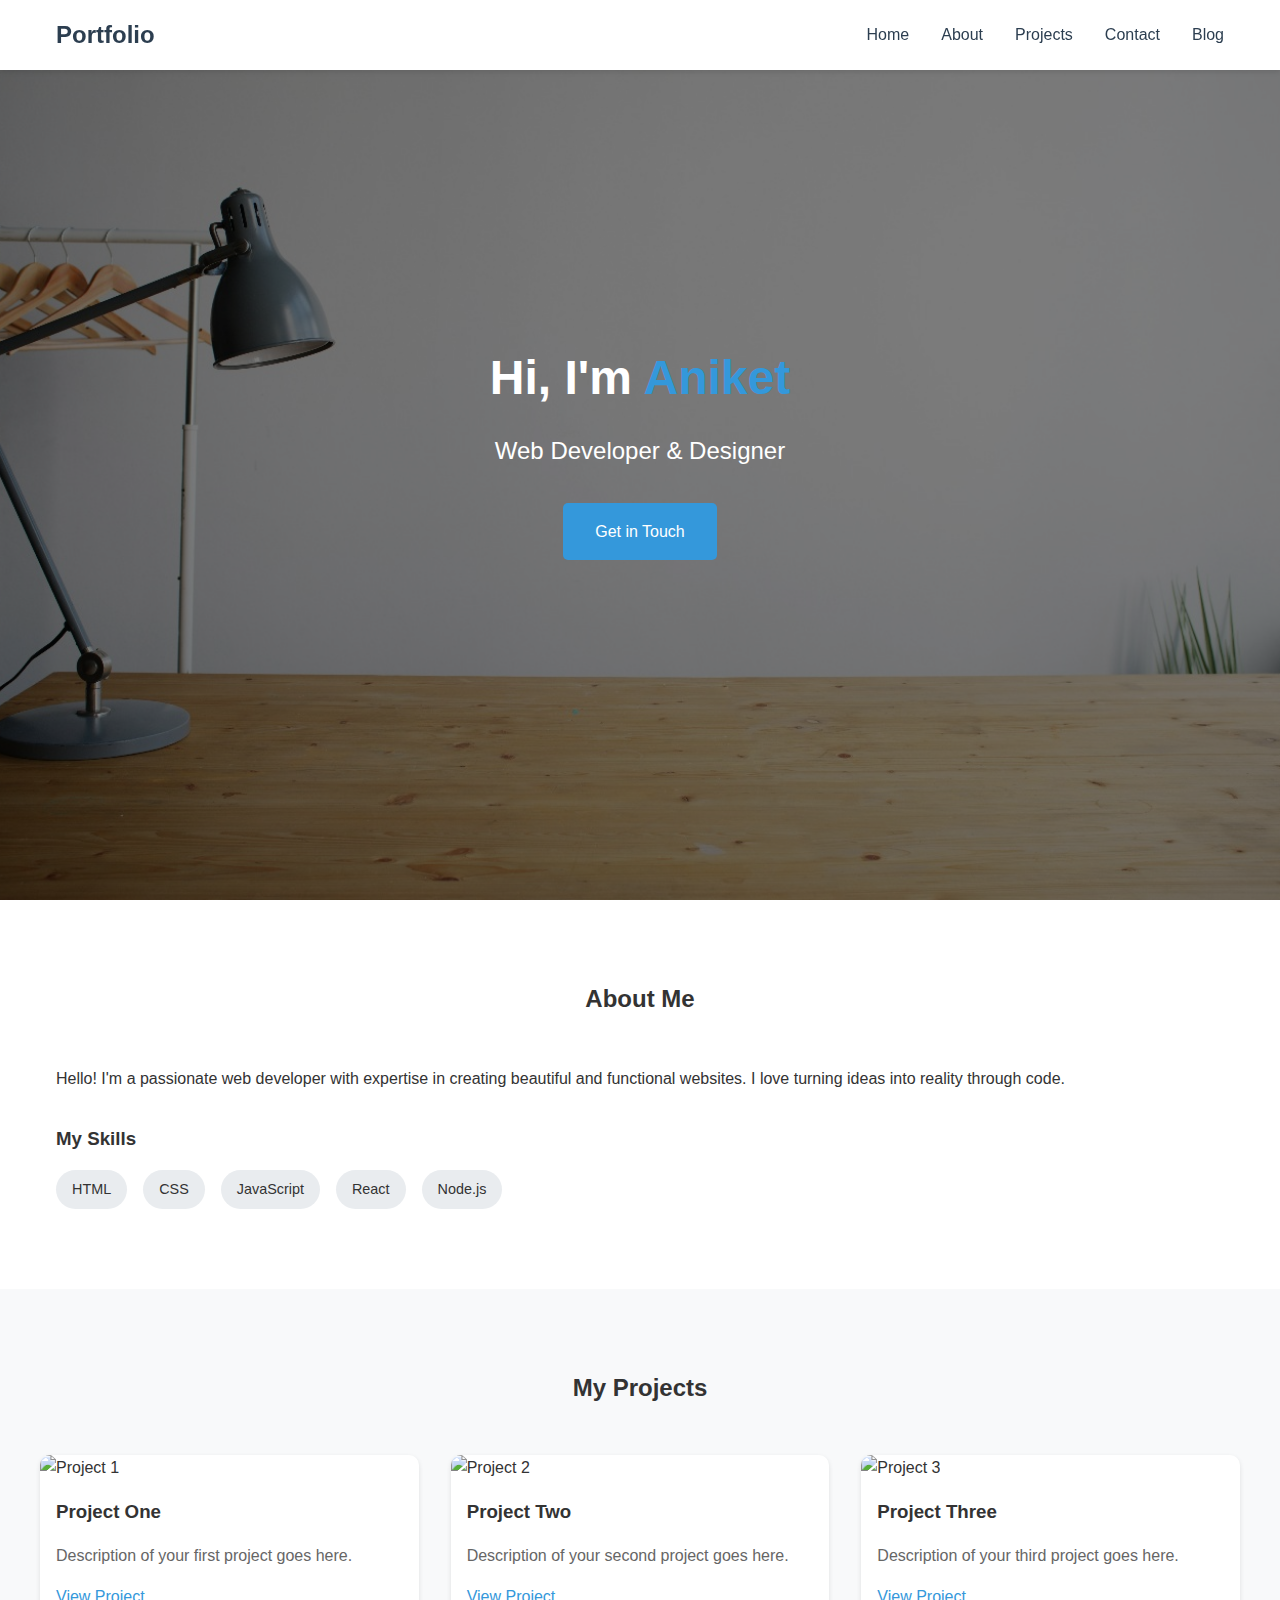
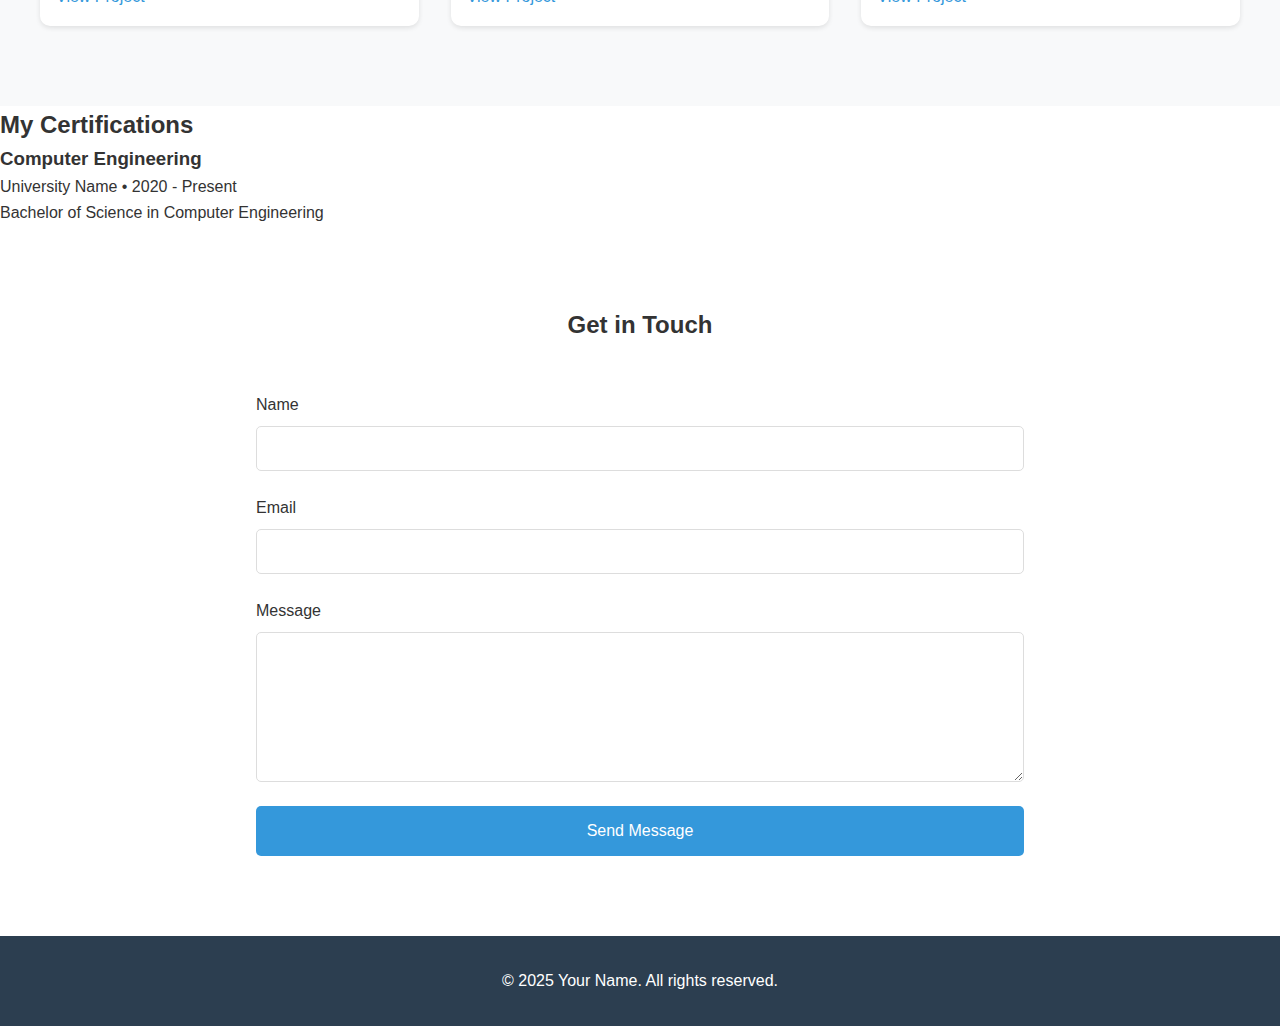
==== portfolio-html.html @ 8d94d05a "Add files via upload" ====
<!DOCTYPE html>
<html lang="en">
<head>
    <meta charset="UTF-8">
    <meta name="viewport" content="width=device-width, initial-scale=1.0">
    <title>My Portfolio</title>
    <link rel="stylesheet" href="style.css">
</head>
<body>
    <header>
        <nav>
            <div class="nav-brand">Portfolio</div>
            <ul class="nav-links">
                <li><a href="#home">Home</a></li>
                <li><a href="#about">About</a></li>
                <li><a href="#projects">Projects</a></li>
                <li><a href="#contact">Contact</a></li>
                <li><a href="blog.html">Blog</a></li>
            </ul>
        </nav>
    </header>

    <main>
        <section id="home" class="hero">
            <div class="hero-content">
                <h1>Hi, I'm <span class="highlight">Aniket</span></h1>
                <p class="subtitle">Web Developer & Designer</p>
                <a href="#contact" class="cta-button">Get in Touch</a>
            </div>
        </section>

        <section id="about" class="about">
            <h2>About Me</h2>
            <div class="about-content">
                <div class="about-text">
                    <p>Hello! I'm a passionate web developer with expertise in creating beautiful and functional websites. I love turning ideas into reality through code.</p>
                    <div class="skills">
                        <h3>My Skills</h3>
                        <div class="skill-tags">
                            <span>HTML</span>
                            <span>CSS</span>
                            <span>JavaScript</span>
                            <span>React</span>
                            <span>Node.js</span>
                        </div>
                    </div>
                </div>
            </div>
        </section>

        <section id="projects" class="projects">
            <h2>My Projects</h2>
            <div class="project-grid">
                <div class="project-card">
                    <img src="/api/placeholder/400/300" alt="Project 1">
                    <h3>Project One</h3>
                    <p>Description of your first project goes here.</p>
                    <a href="#" class="project-link">View Project</a>
                </div>
                <div class="project-card">
                    <img src="/api/placeholder/400/300" alt="Project 2">
                    <h3>Project Two</h3>
                    <p>Description of your second project goes here.</p>
                    <a href="#" class="project-link">View Project</a>
                </div>
                <div class="project-card">
                    <img src="/api/placeholder/400/300" alt="Project 3">
                    <h3>Project Three</h3>
                    <p>Description of your third project goes here.</p>
                    <a href="#" class="project-link">View Project</a>
                </div>
            </div>
        </section>
        <!-- Certifications Section -->
<section>
    <h2>My Certifications</h2>
    
    <div class="certification-container">
      <div class="certification">
        <h3>Computer Engineering</h3>
        <p>University Name • 2020 - Present</p>
        <p>Bachelor of Science in Computer Engineering</p>
      </div>
      
      <!-- Add more certifications as needed -->
    </div>
  </section>

        <section id="contact" class="contact">
            <h2>Get in Touch</h2>
            <form class="contact-form">
                <div class="form-group">
                    <label for="name">Name</label>
                    <input type="text" id="name" name="name" required>
                </div>
                <div class="form-group">
                    <label for="email">Email</label>
                    <input type="email" id="email" name="email" required>
                </div>
                <div class="form-group">
                    <label for="message">Message</label>
                    <textarea id="message" name="message" required></textarea>
                </div>
                <button type="submit" class="submit-button">Send Message</button>
            </form>
        </section>
    </main>

    <footer>
        <p>&copy; 2025 Your Name. All rights reserved.</p>
    </footer>
    
</body>
</html>
---- style.css ----
/* Reset and base styles */
* {
    margin: 0;
    padding: 0;
    box-sizing: border-box;
}

body {
    font-family: 'Arial', sans-serif;
    line-height: 1.6;
    color: #333;
}

/* Navigation */
header {
    background-color: #fff;
    box-shadow: 0 2px 5px rgba(0,0,0,0.1);
    position: fixed;
    width: 100%;
    top: 0;
    z-index: 1000;
}

nav {
    max-width: 1200px;
    margin: 0 auto;
    padding: 1rem;
    display: flex;
    justify-content: space-between;
    align-items: center;
}

.nav-brand {
    font-size: 1.5rem;
    font-weight: bold;
    color: #2c3e50;
}

.nav-links {
    display: flex;
    list-style: none;
    gap: 2rem;
}

.nav-links a {
    text-decoration: none;
    color: #2c3e50;
    font-weight: 500;
    transition: color 0.3s;
}

.nav-links a:hover {
    color: #3498db;
}

/* Hero Section */
.hero {
    height: 100vh;
    display: flex;
    align-items: center;
    justify-content: center;
    background-image: url('WhatsApp Image 2025-03-24 at 14.01.50_50a1a782.jpg');
    background-size: cover;
    background-position: center;
    background-repeat: no-repeat;
    text-align: center;
    padding: 0 1rem;
    position: relative;
}

.hero::before {
    content: '';
    position: absolute;
    top: 0;
    left: 0;
    right: 0;
    bottom: 0;
    background-color: rgba(0, 0, 0, 0.5);
    z-index: 1;
}

.hero-content {
    position: relative;
    z-index: 2;
    color: white;
}

.hero-content h1 {
    font-size: 3rem;
    margin-bottom: 1rem;
}

.highlight {
    color: #3498db;
}

.subtitle {
    font-size: 1.5rem;
    color: #fff;
    margin-bottom: 2rem;
}

.cta-button {
    display: inline-block;
    padding: 1rem 2rem;
    background-color: #3498db;
    color: white;
    text-decoration: none;
    border-radius: 5px;
    transition: background-color 0.3s;
}

.cta-button:hover {
    background-color: #2980b9;
}

/* About Section */
.about {
    padding: 5rem 1rem;
    max-width: 1200px;
    margin: 0 auto;
}

.about h2 {
    text-align: center;
    margin-bottom: 3rem;
}

.about-content {
    display: flex;
    gap: 2rem;
    align-items: center;
}

.about-text {
    flex: 1;
}

.skills {
    margin-top: 2rem;
}

.skill-tags {
    display: flex;
    flex-wrap: wrap;
    gap: 1rem;
    margin-top: 1rem;
}

.skill-tags span {
    background-color: #e9ecef;
    padding: 0.5rem 1rem;
    border-radius: 20px;
    font-size: 0.9rem;
}

/* Projects Section */
.projects {
    padding: 5rem 1rem;
    background-color: #f8f9fa;
}

.projects h2 {
    text-align: center;
    margin-bottom: 3rem;
}

.project-grid {
    max-width: 1200px;
    margin: 0 auto;
    display: grid;
    grid-template-columns: repeat(auto-fit, minmax(300px, 1fr));
    gap: 2rem;
}

.project-card {
    background-color: white;
    border-radius: 10px;
    overflow: hidden;
    box-shadow: 0 2px 5px rgba(0,0,0,0.1);
    transition: transform 0.3s;
}

.project-card:hover {
    transform: translateY(-5px);
}

.project-card img {
    width: 100%;
    height: 200px;
    object-fit: cover;
}

.project-card h3 {
    padding: 1rem;
}

.project-card p {
    padding: 0 1rem 1rem;
    color: #666;
}

.project-link {
    display: inline-block;
    margin: 0 1rem 1rem;
    color: #3498db;
    text-decoration: none;
}

/* Contact Section */
.contact {
    padding: 5rem 1rem;
    max-width: 800px;
    margin: 0 auto;
}

.contact h2 {
    text-align: center;
    margin-bottom: 3rem;
}

.contact-form {
    display: flex;
    flex-direction: column;
    gap: 1.5rem;
}

.form-group {
    display: flex;
    flex-direction: column;
    gap: 0.5rem;
}

.form-group label {
    font-weight: 500;
}

.form-group input,
.form-group textarea {
    padding: 0.8rem;
    border: 1px solid #ddd;
    border-radius: 5px;
    font-size: 1rem;
}

.form-group textarea {
    height: 150px;
    resize: vertical;
}

.submit-button {
    padding: 1rem 2rem;
    background-color: #3498db;
    color: white;
    border: none;
    border-radius: 5px;
    cursor: pointer;
    font-size: 1rem;
    transition: background-color 0.3s;
}

.submit-button:hover {
    background-color: #2980b9;
}

/* Footer */
footer {
    text-align: center;
    padding: 2rem;
    background-color: #2c3e50;
    color: white;
}

/* Responsive Design */
@media (max-width: 768px) {
    .nav-links {
        display: none;
    }
    
    .hero-content h1 {
        font-size: 2.5rem;
    }
    
    .about-content {
        flex-direction: column;
        text-align: center;
    }
    
    .project-grid {
        grid-template-columns: 1fr;
    }
}
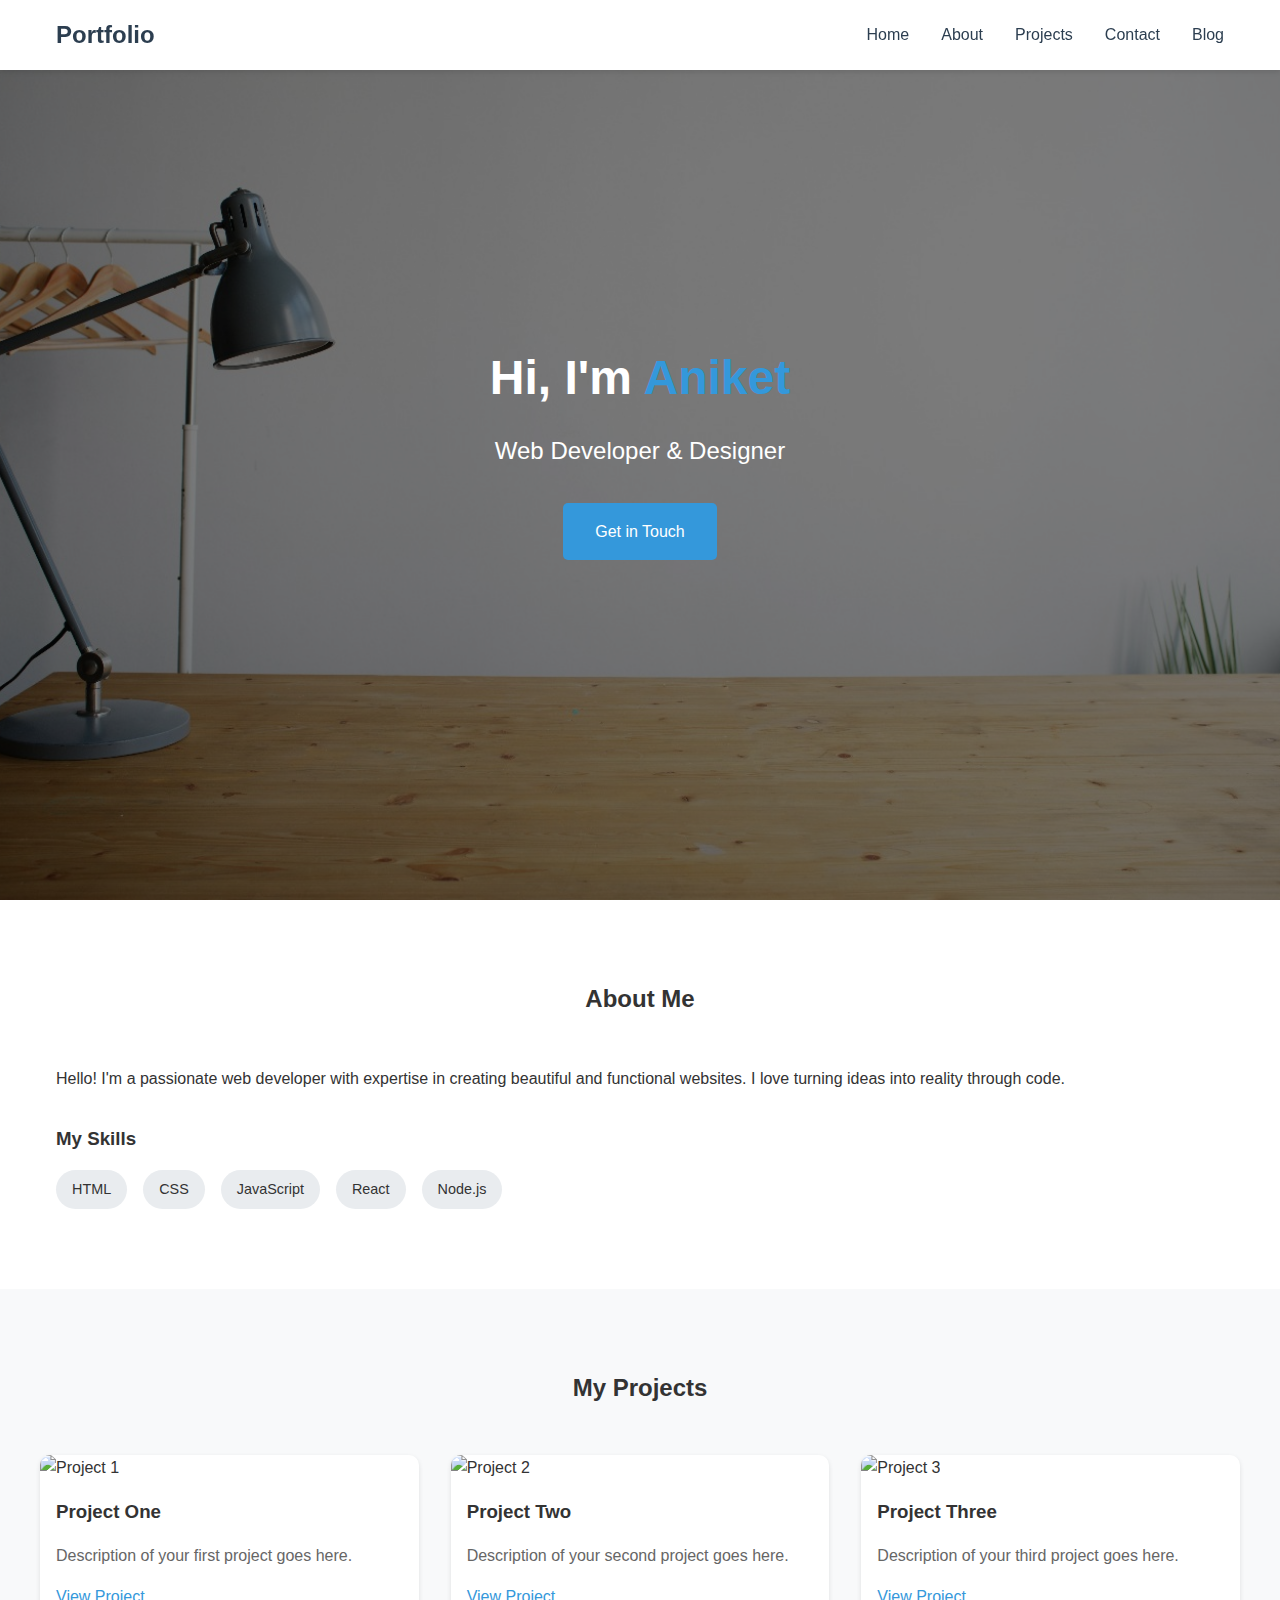
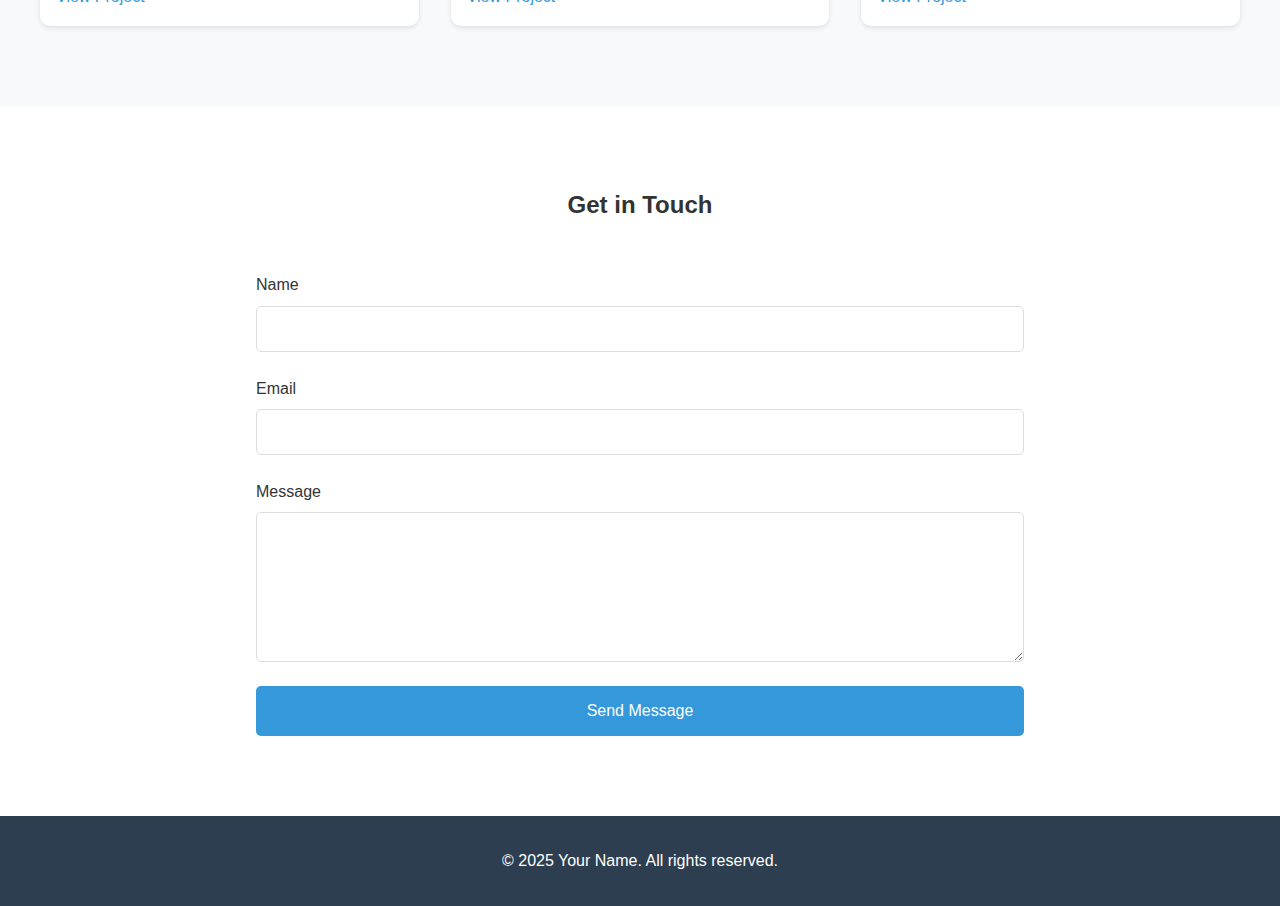
==== commit f6e92260: "Add files via upload" ====
--- a/portfolio-html.html
+++ b/portfolio-html.html
@@ -71,21 +71,9 @@
                 </div>
             </div>
         </section>
-        <!-- Certifications Section -->
-<section>
-    <h2>My Certifications</h2>
-    
-    <div class="certification-container">
-      <div class="certification">
-        <h3>Computer Engineering</h3>
-        <p>University Name • 2020 - Present</p>
-        <p>Bachelor of Science in Computer Engineering</p>
-      </div>
+        
       
-      <!-- Add more certifications as needed -->
-    </div>
-  </section>
-
+      
         <section id="contact" class="contact">
             <h2>Get in Touch</h2>
             <form class="contact-form">
